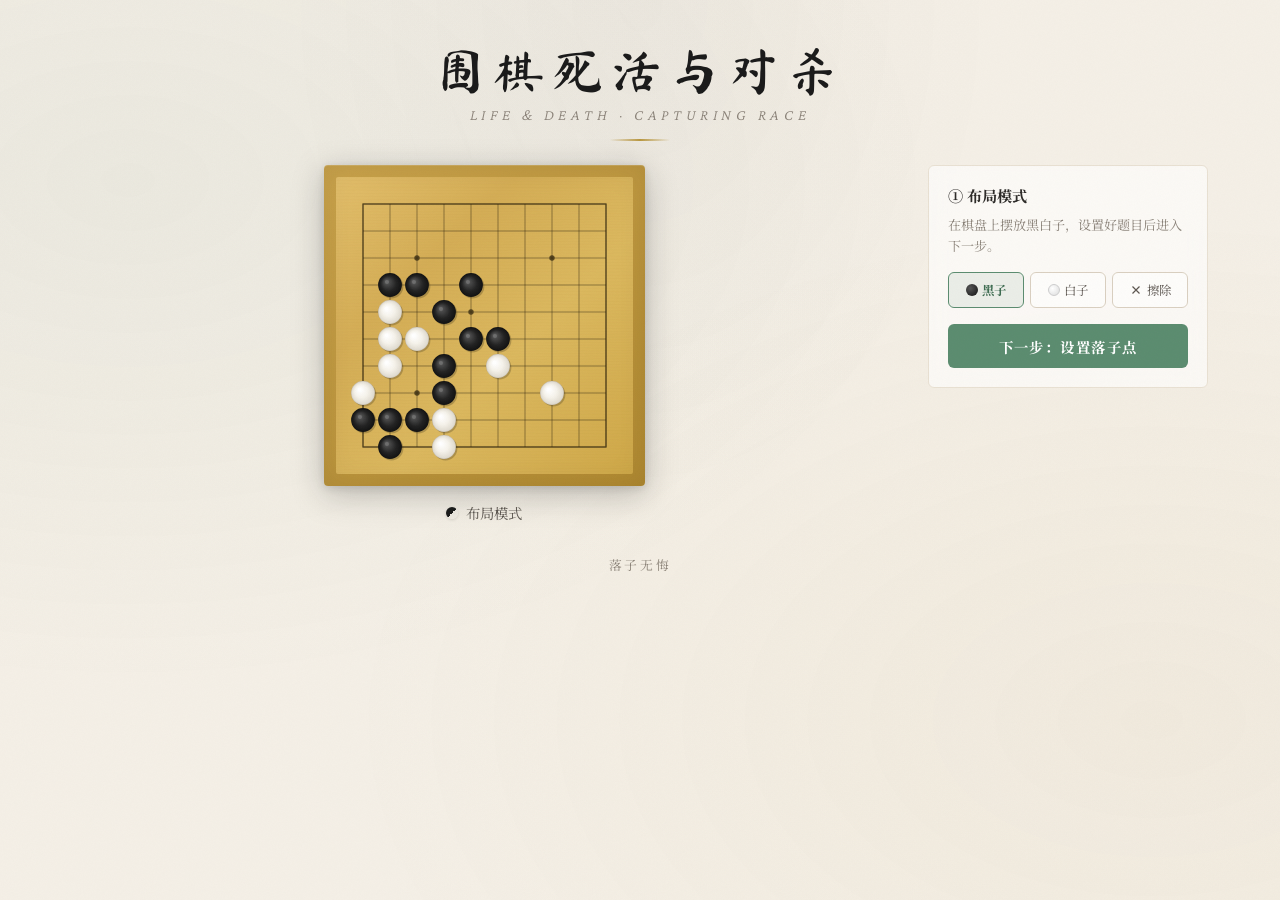
==== frontend/index.html @ 60f35b27 "python" ====
<!DOCTYPE html>
<html lang="zh-CN">
<head>
  <meta charset="UTF-8">
  <meta name="viewport" content="width=device-width, initial-scale=1.0">
  <title>围棋死活与对杀</title>
  <link rel="preconnect" href="https://fonts.googleapis.com">
  <link rel="preconnect" href="https://fonts.gstatic.com" crossorigin>
  <link href="https://fonts.googleapis.com/css2?family=Ma+Shan+Zheng&family=Noto+Serif+SC:wght@400;700&family=Crimson+Pro:ital,wght@0,300;0,400;0,600;1,300&display=swap" rel="stylesheet">
  <link rel="stylesheet" href="style.css">
</head>
<body>
  <div id="app">
    <div class="ink-wash-bg"></div>
    <div class="grain-overlay"></div>

    <header>
      <div class="title-group">
        <h1 class="main-title">围棋死活与对杀</h1>
        <p class="subtitle">Life &amp; Death · Capturing Race</p>
      </div>
      <div class="header-accent"></div>
    </header>

    <main>
      <section id="board-section">
        <div id="board-frame">
          <div id="board-container">
            <canvas id="board-canvas"></canvas>
          </div>
          <div id="board-shadow"></div>
        </div>
        <div id="move-indicator">
          <span id="move-dot" class="layout"></span>
          <span id="move-text">布局模式</span>
        </div>
      </section>

      <aside id="sidebar">
        <!-- 第 1 阶段：布局 -->
        <div id="layout-controls" class="card">
          <h3 class="section-title">① 布局模式</h3>
          <p class="layout-hint">在棋盘上摆放黑白子，设置好题目后进入下一步。</p>
          <div id="color-selector">
            <button id="sel-black" class="tool-btn active-tool">
              <span class="stone-icon black-stone"></span>
              黑子
            </button>
            <button id="sel-white" class="tool-btn">
              <span class="stone-icon white-stone"></span>
              白子
            </button>
            <button id="sel-erase" class="tool-btn">
              <svg viewBox="0 0 24 24" width="14" height="14" fill="none" stroke="currentColor" stroke-width="2">
                <path d="M18 6L6 18M6 6l12 12"/>
              </svg>
              擦除
            </button>
          </div>
          <button id="btn-to-region" class="start-btn">下一步：设置落子点</button>
        </div>

        <!-- 第 2 阶段：设置落子点 -->
        <div id="region-controls" class="card hidden">
          <h3 class="section-title">② 设置落子点</h3>
          <p class="layout-hint">点击切换可落子点（亮色点为可下，暗色为墙）。提子后原位置若在区域内仍可再下。</p>
          <div class="region-btn-row">
            <button id="btn-default-region" class="tool-btn">默认区域</button>
            <button id="btn-clear-region" class="tool-btn">全部清空</button>
            <button id="btn-all-region" class="tool-btn">全部可下</button>
          </div>
          <div class="region-btn-row">
            <button id="btn-back-layout-from-region" class="ctrl-btn">返回布局</button>
            <button id="btn-to-solve" class="start-btn">下一步：解题</button>
          </div>
        </div>

        <!-- 第 3 阶段：解题 -->
        <div id="play-controls" class="card hidden">
          <h3 class="section-title">③ 解题（黑先）</h3>
          <p id="classify-label" class="layout-hint">当前类型：—</p>
          <button id="btn-autoplay" class="start-btn" style="margin-bottom:0.6rem;">最优解</button>
          <div id="play-controls-inner">
            <button id="btn-pick-target" class="ctrl-btn">
              <svg viewBox="0 0 24 24" width="16" height="16" fill="none" stroke="currentColor" stroke-width="2">
                <circle cx="12" cy="12" r="8"/>
                <circle cx="12" cy="12" r="3"/>
              </svg>
              点选目标
            </button>
            <button id="btn-reset" class="ctrl-btn">
              <svg viewBox="0 0 24 24" width="16" height="16" fill="none" stroke="currentColor" stroke-width="2">
                <path d="M3 12a9 9 0 1 1 9 9 9 9 0 0 1-6.36-2.64"/>
                <path d="M3 3v6h6"/>
              </svg>
              返回布局
            </button>
          </div>
        </div>

        <div id="feedback" class="card feedback-card hidden">
          <div id="feedback-icon"></div>
          <p id="feedback-message"></p>
        </div>

        <div id="decision-log" class="card hidden">
          <h3 class="section-title">决策与落子记录</h3>
          <div id="log-list"></div>
        </div>
      </aside>
    </main>

    <footer>
      <p>落子无悔</p>
    </footer>
  </div>

  <script src="board.js"></script>
  <script src="region.js"></script>
  <script src="api.js"></script>
  <script src="renderer.js"></script>
  <script src="app.js"></script>
</body>
</html>
---- frontend/style.css ----
/* ===== CSS Variables & Theme ===== */
:root {
  --ink-black: #1a1a1a;
  --ink-dark: #2d2b28;
  --ink-medium: #5c5650;
  --ink-light: #8a8278;
  --parchment: #f4efe6;
  --parchment-dark: #e8e0d2;
  --parchment-deeper: #d9cfc0;
  --wood-light: #dcb35c;
  --wood-mid: #c9a24a;
  --wood-dark: #b08930;
  --jade: #5b8c6f;
  --jade-light: #7aab8e;
  --jade-dark: #3d6b50;
  --vermillion: #c73e3a;
  --vermillion-soft: #d4605c;
  --gold: #b8963e;
  --gold-light: #d4b15c;
  --shadow: rgba(26, 26, 26, 0.12);
  --shadow-deep: rgba(26, 26, 26, 0.25);

  --font-display: 'Ma Shan Zheng', cursive;
  --font-body: 'Noto Serif SC', 'Songti SC', serif;
  --font-latin: 'Crimson Pro', serif;

  --radius: 6px;
  --transition: 0.3s cubic-bezier(0.4, 0, 0.2, 1);
}

*, *::before, *::after {
  margin: 0;
  padding: 0;
  box-sizing: border-box;
}

html {
  font-size: 16px;
  scroll-behavior: smooth;
}

body {
  font-family: var(--font-body);
  background: var(--parchment);
  color: var(--ink-dark);
  min-height: 100vh;
  overflow-x: hidden;
  -webkit-font-smoothing: antialiased;
}

.ink-wash-bg {
  position: fixed;
  inset: 0;
  pointer-events: none;
  z-index: 0;
  background:
    radial-gradient(ellipse at 10% 20%, rgba(93, 140, 111, 0.06) 0%, transparent 50%),
    radial-gradient(ellipse at 90% 80%, rgba(184, 150, 62, 0.05) 0%, transparent 50%),
    radial-gradient(ellipse at 50% 0%, rgba(26, 26, 26, 0.03) 0%, transparent 40%);
}

.grain-overlay {
  position: fixed;
  inset: 0;
  pointer-events: none;
  z-index: 1;
  opacity: 0.35;
  background-image: url("data:image/svg+xml,%3Csvg viewBox='0 0 256 256' xmlns='http://www.w3.org/2000/svg'%3E%3Cfilter id='n'%3E%3CfeTurbulence type='fractalNoise' baseFrequency='0.9' numOctaves='4' stitchTiles='stitch'/%3E%3C/filter%3E%3Crect width='100%25' height='100%25' filter='url(%23n)' opacity='0.06'/%3E%3C/svg%3E");
  background-size: 256px 256px;
}

#app {
  position: relative;
  z-index: 2;
  max-width: 1200px;
  margin: 0 auto;
  padding: 0 2rem;
}

header {
  text-align: center;
  padding: 2.5rem 0 1.5rem;
  position: relative;
}

.main-title {
  font-family: var(--font-display);
  font-size: 3.2rem;
  font-weight: 400;
  color: var(--ink-black);
  letter-spacing: 0.15em;
  line-height: 1.2;
  animation: titleReveal 1s ease-out both;
}

.subtitle {
  font-family: var(--font-latin);
  font-size: 0.95rem;
  font-weight: 300;
  font-style: italic;
  color: var(--ink-light);
  letter-spacing: 0.3em;
  text-transform: uppercase;
  margin-top: 0.3rem;
  animation: titleReveal 1s ease-out 0.2s both;
}

.header-accent {
  width: 60px;
  height: 2px;
  background: linear-gradient(90deg, transparent, var(--gold), transparent);
  margin: 1rem auto 0;
  animation: titleReveal 1s ease-out 0.4s both;
}

@keyframes titleReveal {
  from { opacity: 0; transform: translateY(-12px); }
  to { opacity: 1; transform: translateY(0); }
}

main {
  display: grid;
  grid-template-columns: 1fr 280px;
  gap: 2rem;
  align-items: start;
  animation: contentFade 0.8s ease-out 0.5s both;
}

@keyframes contentFade {
  from { opacity: 0; }
  to { opacity: 1; }
}

#board-section {
  display: flex;
  flex-direction: column;
  align-items: center;
  gap: 1rem;
}

#board-frame {
  position: relative;
  background: linear-gradient(145deg, #c9a24a, #b08930);
  border-radius: 4px;
  padding: 12px;
  box-shadow:
    0 2px 8px var(--shadow),
    0 8px 32px var(--shadow-deep),
    inset 0 1px 0 rgba(255,255,255,0.15);
}

#board-container {
  position: relative;
  border-radius: 2px;
  overflow: hidden;
  cursor: crosshair;
  line-height: 0;
}

#board-canvas {
  display: block;
}

#board-shadow {
  position: absolute;
  inset: 0;
  border-radius: 4px;
  pointer-events: none;
  box-shadow: inset 0 0 30px rgba(0,0,0,0.08);
}

#move-indicator {
  display: flex;
  align-items: center;
  gap: 0.5rem;
  font-family: var(--font-body);
  font-size: 0.9rem;
  color: var(--ink-medium);
}

#move-dot {
  width: 12px;
  height: 12px;
  border-radius: 50%;
  background: var(--ink-black);
  box-shadow: 0 1px 3px var(--shadow);
  transition: background var(--transition);
}

#move-dot.white {
  background: #f0ece4;
  border: 1px solid var(--parchment-deeper);
}

#move-dot.layout {
  background: linear-gradient(135deg, var(--ink-black) 50%, #f0ece4 50%);
}

#sidebar {
  display: flex;
  flex-direction: column;
  gap: 1rem;
}

.card {
  background: rgba(255, 255, 255, 0.6);
  backdrop-filter: blur(8px);
  border: 1px solid var(--parchment-dark);
  border-radius: var(--radius);
  padding: 1.2rem;
  transition: box-shadow var(--transition);
}

.card:hover {
  box-shadow: 0 2px 12px var(--shadow);
}

.hidden {
  display: none !important;
}

.section-title {
  font-family: var(--font-body);
  font-size: 0.95rem;
  font-weight: 700;
  color: var(--ink-dark);
  margin-bottom: 0.5rem;
}

.layout-hint {
  font-size: 0.82rem;
  color: var(--ink-light);
  line-height: 1.6;
  margin-bottom: 1rem;
}

#color-selector {
  display: flex;
  gap: 0.4rem;
  margin-bottom: 1rem;
}

.tool-btn {
  flex: 1;
  display: flex;
  align-items: center;
  justify-content: center;
  gap: 0.3rem;
  font-family: var(--font-body);
  font-size: 0.78rem;
  padding: 0.5rem 0.4rem;
  border: 1.5px solid var(--parchment-deeper);
  border-radius: var(--radius);
  background: rgba(255,255,255,0.5);
  color: var(--ink-medium);
  cursor: pointer;
  transition: all var(--transition);
  white-space: nowrap;
}

.tool-btn:hover {
  background: var(--parchment-dark);
  color: var(--ink-dark);
  border-color: var(--ink-light);
}

.tool-btn:active {
  transform: scale(0.97);
}

.tool-btn.active-tool {
  border-color: var(--jade);
  background: rgba(91, 140, 111, 0.1);
  color: var(--jade-dark);
  font-weight: 700;
}

.stone-icon {
  display: inline-block;
  width: 12px;
  height: 12px;
  border-radius: 50%;
  flex-shrink: 0;
}

.stone-icon.black-stone {
  background: radial-gradient(circle at 35% 35%, #555, #111);
}

.stone-icon.white-stone {
  background: radial-gradient(circle at 35% 35%, #fff, #ddd);
  border: 1px solid #ccc;
}

.start-btn {
  width: 100%;
  font-family: var(--font-body);
  font-size: 0.9rem;
  font-weight: 700;
  padding: 0.7rem 1rem;
  border: none;
  border-radius: var(--radius);
  background: var(--jade);
  color: #fff;
  cursor: pointer;
  transition: all var(--transition);
  letter-spacing: 0.1em;
}

.start-btn:hover {
  background: var(--jade-dark);
  box-shadow: 0 2px 8px rgba(61, 107, 80, 0.3);
}

.start-btn:active {
  transform: scale(0.98);
}

#play-controls-inner {
  display: flex;
  gap: 0.5rem;
}

.ctrl-btn {
  flex: 1;
  display: flex;
  align-items: center;
  justify-content: center;
  gap: 0.35rem;
  font-family: var(--font-body);
  font-size: 0.82rem;
  padding: 0.55rem 0.8rem;
  border: 1px solid var(--parchment-deeper);
  border-radius: var(--radius);
  background: rgba(255,255,255,0.5);
  color: var(--ink-medium);
  cursor: pointer;
  transition: all var(--transition);
  white-space: nowrap;
}

.ctrl-btn:hover {
  background: var(--parchment-dark);
  color: var(--ink-dark);
  border-color: var(--ink-light);
}

.ctrl-btn:active {
  transform: scale(0.97);
}

.feedback-card {
  transition: all 0.4s cubic-bezier(0.34, 1.56, 0.64, 1);
  overflow: hidden;
}

.feedback-card.hidden {
  display: block !important;
  opacity: 0;
  max-height: 0;
  padding: 0 1.2rem;
  border-color: transparent;
  margin-top: -1rem;
}

.feedback-card.correct {
  border-color: var(--jade);
  background: rgba(91, 140, 111, 0.08);
}

.feedback-card.incorrect {
  border-color: var(--vermillion-soft);
  background: rgba(199, 62, 58, 0.06);
}

#feedback-icon {
  font-size: 1.5rem;
  margin-bottom: 0.3rem;
}

.feedback-card.correct #feedback-icon { color: var(--jade); }
.feedback-card.incorrect #feedback-icon { color: var(--vermillion); }

#feedback-message {
  font-size: 0.88rem;
  line-height: 1.5;
  color: var(--ink-dark);
}

footer {
  text-align: center;
  padding: 2rem 0;
  font-family: var(--font-body);
  font-size: 0.8rem;
  color: var(--ink-light);
  letter-spacing: 0.2em;
}

@media (max-width: 840px) {
  #app { padding: 0 1rem; }
  main { grid-template-columns: 1fr; gap: 1.5rem; }
  .main-title { font-size: 2.4rem; }
  #board-frame { padding: 8px; max-width: 100%; }
}

@media (max-width: 480px) {
  .main-title { font-size: 2rem; }
  header { padding: 1.5rem 0 1rem; }
  .card { padding: 1rem; }
  #color-selector { flex-direction: column; }
}

.region-btn-row {
  display: flex;
  gap: 0.4rem;
  margin-bottom: 0.6rem;
}

.region-btn-row:last-child {
  margin-bottom: 0;
}

#classify-label {
  font-weight: 700;
  color: var(--jade-dark);
  margin-bottom: 0.8rem;
}

#decision-log { padding: 0.9rem; }
#log-list {
  max-height: 360px;
  overflow-y: auto;
  font-size: 0.78rem;
  line-height: 1.5;
  margin: 0 -0.4rem;
}
#log-list::-webkit-scrollbar { width: 6px; }
#log-list::-webkit-scrollbar-thumb {
  background: var(--parchment-deeper);
  border-radius: 3px;
}
#log-list:empty::before {
  content: '尚无记录';
  display: block;
  padding: 0.5rem;
  color: var(--ink-light);
  font-style: italic;
}
.log-entry {
  padding: 0.45rem 0.55rem;
  border-bottom: 1px dashed var(--parchment-dark);
}
.log-entry:last-child { border-bottom: none; }
.log-entry.entry-target { background: rgba(184, 150, 62, 0.10); }
.log-entry.entry-move-black { border-left: 3px solid var(--ink-black); padding-left: 0.4rem; }
.log-entry.entry-move-white { border-left: 3px solid #c8c2b0; padding-left: 0.4rem; background: rgba(255,255,255,0.35); }
.log-entry.entry-terminal {
  background: rgba(91, 140, 111, 0.14);
  font-weight: 700;
  color: var(--jade-dark);
}
.log-main {
  font-weight: 700;
  color: var(--ink-dark);
  display: flex;
  align-items: baseline;
  gap: 0.35rem;
}
.log-step {
  font-family: var(--font-latin);
  font-size: 0.85rem;
  color: var(--gold);
  font-weight: 400;
  min-width: 1.6rem;
}
.log-tag {
  font-size: 0.7rem;
  font-weight: 400;
  padding: 0.05rem 0.35rem;
  border-radius: 3px;
  margin-left: auto;
}
.log-tag.tag-win { background: rgba(91,140,111,0.22); color: var(--jade-dark); }
.log-tag.tag-resist { background: rgba(199,62,58,0.18); color: var(--vermillion); }
.log-tag.tag-probe { background: rgba(184,150,62,0.22); color: var(--gold); }
.log-meta {
  font-size: 0.7rem;
  color: var(--ink-light);
  margin-top: 0.2rem;
  font-family: var(--font-latin);
}
.log-sub {
  font-size: 0.72rem;
  color: var(--ink-medium);
  margin-top: 0.2rem;
}
.log-sub .cand {
  display: inline-block;
  padding: 0.02rem 0.32rem;
  margin: 0.12rem 0.22rem 0 0;
  background: rgba(255,255,255,0.5);
  border: 1px solid var(--parchment-deeper);
  border-radius: 3px;
}

.shake {
  animation: boardShake 0.5s ease-out;
}

@keyframes boardShake {
  0%, 100% { transform: translateX(0); }
  15% { transform: translateX(-4px); }
  30% { transform: translateX(4px); }
  45% { transform: translateX(-3px); }
  60% { transform: translateX(3px); }
  75% { transform: translateX(-1px); }
  90% { transform: translateX(1px); }
}
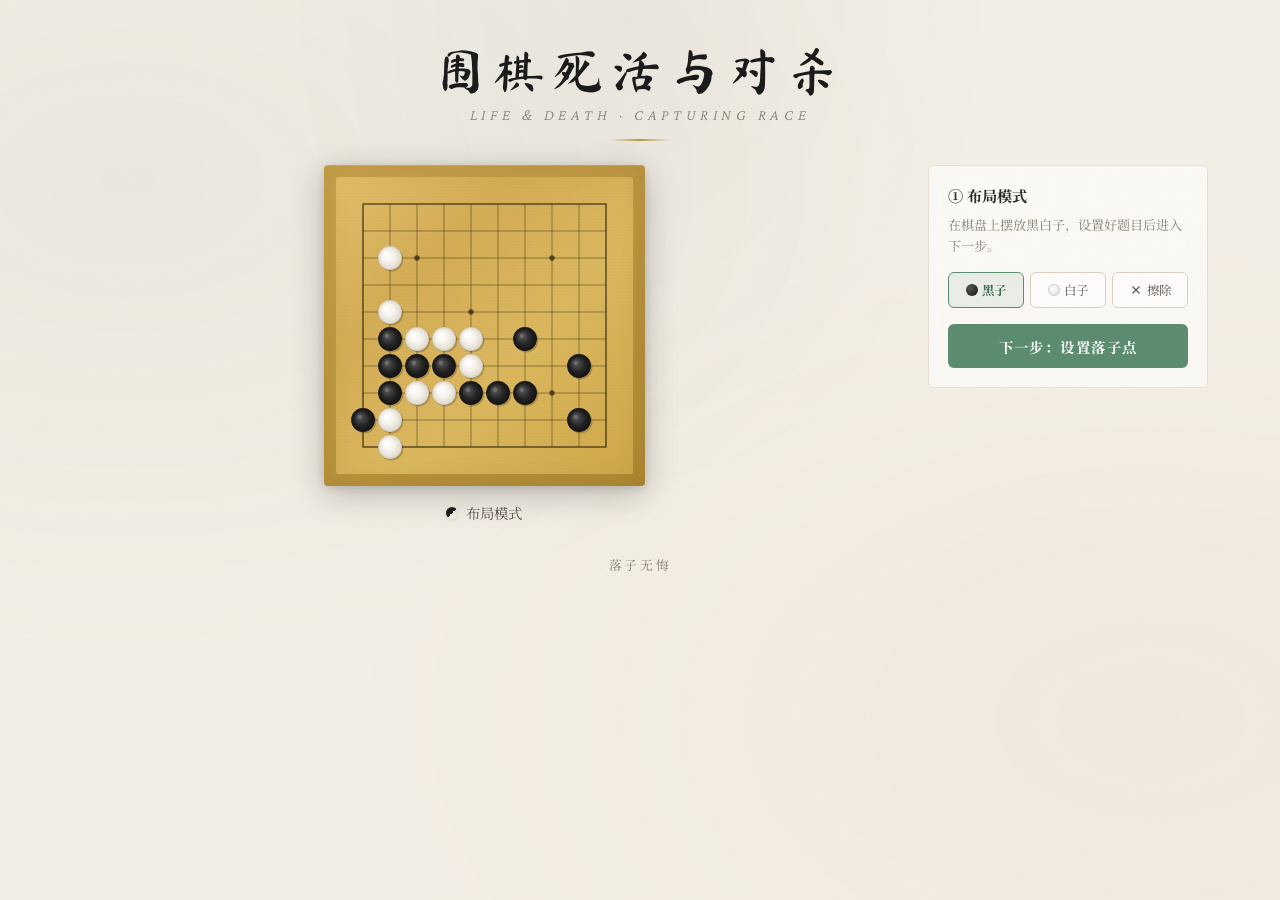
==== commit 30c1ee31: "FEATURE: 多个目标点" ====
--- a/frontend/index.html
+++ b/frontend/index.html
@@ -86,7 +86,10 @@
                 <circle cx="12" cy="12" r="8"/>
                 <circle cx="12" cy="12" r="3"/>
               </svg>
-              点选目标
+              设定目标
+            </button>
+            <button id="btn-confirm-target" class="ctrl-btn hidden" style="background:rgba(91,140,111,0.15);color:var(--jade-dark);font-weight:700;">
+              确认目标
             </button>
             <button id="btn-reset" class="ctrl-btn">
               <svg viewBox="0 0 24 24" width="16" height="16" fill="none" stroke="currentColor" stroke-width="2">
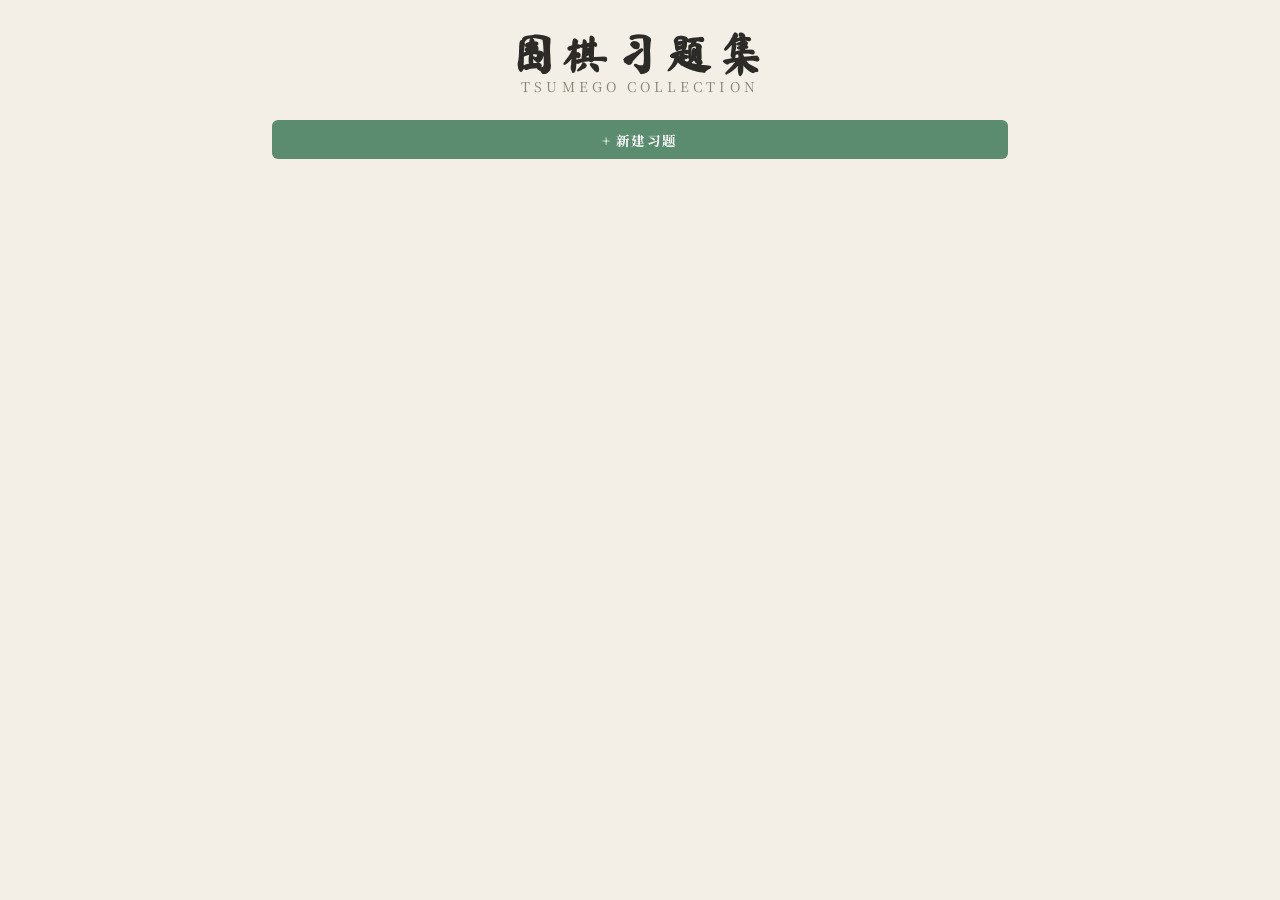
==== commit 28a5767f: "FEATURE: pre computer" ====
--- a/frontend/index.html
+++ b/frontend/index.html
@@ -3,125 +3,111 @@
 <head>
   <meta charset="UTF-8">
   <meta name="viewport" content="width=device-width, initial-scale=1.0">
-  <title>围棋死活与对杀</title>
-  <link rel="preconnect" href="https://fonts.googleapis.com">
-  <link rel="preconnect" href="https://fonts.gstatic.com" crossorigin>
-  <link href="https://fonts.googleapis.com/css2?family=Ma+Shan+Zheng&family=Noto+Serif+SC:wght@400;700&family=Crimson+Pro:ital,wght@0,300;0,400;0,600;1,300&display=swap" rel="stylesheet">
+  <title>围棋习题集</title>
+  <link href="https://fonts.googleapis.com/css2?family=Ma+Shan+Zheng&family=Noto+Serif+SC:wght@400;700&display=swap" rel="stylesheet">
   <link rel="stylesheet" href="style.css">
 </head>
 <body>
-  <div id="app">
-    <div class="ink-wash-bg"></div>
-    <div class="grain-overlay"></div>
 
-    <header>
-      <div class="title-group">
-        <h1 class="main-title">围棋死活与对杀</h1>
-        <p class="subtitle">Life &amp; Death · Capturing Race</p>
-      </div>
-      <div class="header-accent"></div>
-    </header>
+<!-- =============== 列表视图 =============== -->
+<div id="list-view">
+  <header>
+    <h1 class="main-title">围棋习题集</h1>
+    <p class="subtitle">Tsumego Collection</p>
+  </header>
+  <div class="list-toolbar">
+    <button id="btn-new-problem" class="start-btn">+ 新建习题</button>
+  </div>
+  <div id="problem-list"></div>
+</div>
 
-    <main>
-      <section id="board-section">
-        <div id="board-frame">
-          <div id="board-container">
-            <canvas id="board-canvas"></canvas>
-          </div>
-          <div id="board-shadow"></div>
-        </div>
-        <div id="move-indicator">
-          <span id="move-dot" class="layout"></span>
-          <span id="move-text">布局模式</span>
-        </div>
-      </section>
-
-      <aside id="sidebar">
-        <!-- 第 1 阶段：布局 -->
-        <div id="layout-controls" class="card">
-          <h3 class="section-title">① 布局模式</h3>
-          <p class="layout-hint">在棋盘上摆放黑白子，设置好题目后进入下一步。</p>
-          <div id="color-selector">
-            <button id="sel-black" class="tool-btn active-tool">
-              <span class="stone-icon black-stone"></span>
-              黑子
-            </button>
-            <button id="sel-white" class="tool-btn">
-              <span class="stone-icon white-stone"></span>
-              白子
-            </button>
-            <button id="sel-erase" class="tool-btn">
-              <svg viewBox="0 0 24 24" width="14" height="14" fill="none" stroke="currentColor" stroke-width="2">
-                <path d="M18 6L6 18M6 6l12 12"/>
-              </svg>
-              擦除
-            </button>
-          </div>
-          <button id="btn-to-region" class="start-btn">下一步：设置落子点</button>
-        </div>
-
-        <!-- 第 2 阶段：设置落子点 -->
-        <div id="region-controls" class="card hidden">
-          <h3 class="section-title">② 设置落子点</h3>
-          <p class="layout-hint">点击切换可落子点（亮色点为可下，暗色为墙）。提子后原位置若在区域内仍可再下。</p>
-          <div class="region-btn-row">
-            <button id="btn-default-region" class="tool-btn">默认区域</button>
-            <button id="btn-clear-region" class="tool-btn">全部清空</button>
-            <button id="btn-all-region" class="tool-btn">全部可下</button>
-          </div>
-          <div class="region-btn-row">
-            <button id="btn-back-layout-from-region" class="ctrl-btn">返回布局</button>
-            <button id="btn-to-solve" class="start-btn">下一步：解题</button>
-          </div>
-        </div>
-
-        <!-- 第 3 阶段：解题 -->
-        <div id="play-controls" class="card hidden">
-          <h3 class="section-title">③ 解题（黑先）</h3>
-          <p id="classify-label" class="layout-hint">当前类型：—</p>
-          <button id="btn-autoplay" class="start-btn" style="margin-bottom:0.6rem;">最优解</button>
-          <div id="play-controls-inner">
-            <button id="btn-pick-target" class="ctrl-btn">
-              <svg viewBox="0 0 24 24" width="16" height="16" fill="none" stroke="currentColor" stroke-width="2">
-                <circle cx="12" cy="12" r="8"/>
-                <circle cx="12" cy="12" r="3"/>
-              </svg>
-              设定目标
-            </button>
-            <button id="btn-confirm-target" class="ctrl-btn hidden" style="background:rgba(91,140,111,0.15);color:var(--jade-dark);font-weight:700;">
-              确认目标
-            </button>
-            <button id="btn-reset" class="ctrl-btn">
-              <svg viewBox="0 0 24 24" width="16" height="16" fill="none" stroke="currentColor" stroke-width="2">
-                <path d="M3 12a9 9 0 1 1 9 9 9 9 0 0 1-6.36-2.64"/>
-                <path d="M3 3v6h6"/>
-              </svg>
-              返回布局
-            </button>
-          </div>
-        </div>
-
-        <div id="feedback" class="card feedback-card hidden">
-          <div id="feedback-icon"></div>
-          <p id="feedback-message"></p>
-        </div>
-
-        <div id="decision-log" class="card hidden">
-          <h3 class="section-title">决策与落子记录</h3>
-          <div id="log-list"></div>
-        </div>
-      </aside>
-    </main>
-
-    <footer>
-      <p>落子无悔</p>
-    </footer>
+<!-- =============== 详情视图 =============== -->
+<div id="detail-view" class="hidden">
+  <div id="detail-topbar">
+    <button id="btn-back-list" class="ctrl-btn">← 返回列表</button>
+    <input id="problem-title" class="title-input" value="未命名习题" />
+    <button id="btn-save" class="ctrl-btn">保存</button>
+    <button id="btn-delete" class="ctrl-btn btn-danger">删除</button>
   </div>
 
-  <script src="board.js"></script>
-  <script src="region.js"></script>
-  <script src="api.js"></script>
-  <script src="renderer.js"></script>
-  <script src="app.js"></script>
+  <main>
+    <section id="board-section">
+      <div id="board-frame">
+        <div id="board-container"><canvas id="board-canvas"></canvas></div>
+      </div>
+      <div id="move-indicator">
+        <span id="move-dot" class="layout"></span>
+        <span id="move-text">布局模式</span>
+      </div>
+    </section>
+
+    <aside id="sidebar">
+      <!-- 布局 -->
+      <div id="layout-controls" class="card">
+        <h3 class="section-title">① 布局</h3>
+        <div id="color-selector">
+          <button id="sel-black" class="tool-btn active-tool"><span class="stone-icon black-stone"></span>黑子</button>
+          <button id="sel-white" class="tool-btn"><span class="stone-icon white-stone"></span>白子</button>
+          <button id="sel-erase" class="tool-btn">擦除</button>
+        </div>
+        <button id="btn-to-region" class="start-btn">下一步：设置落子点</button>
+      </div>
+
+      <!-- 区域 -->
+      <div id="region-controls" class="card hidden">
+        <h3 class="section-title">② 设置落子点</h3>
+        <p class="hint">点击切换可落子/墙。</p>
+        <div class="btn-row">
+          <button id="btn-clear-region" class="tool-btn">全部清空</button>
+          <button id="btn-all-region" class="tool-btn">全部可下</button>
+        </div>
+        <div class="btn-row">
+          <button id="btn-back-layout" class="ctrl-btn">返回布局</button>
+          <button id="btn-to-solve" class="start-btn">下一步：解题</button>
+        </div>
+      </div>
+
+      <!-- 解题 -->
+      <div id="play-controls" class="card hidden">
+        <h3 class="section-title">③ 解题</h3>
+        <p id="target-label" class="hint">未选目标</p>
+        <div class="btn-row">
+          <button id="btn-pick-target" class="ctrl-btn">设定目标</button>
+          <button id="btn-confirm-target" class="ctrl-btn hidden" style="font-weight:700;color:var(--jade-dark);">确认目标</button>
+        </div>
+        <div class="btn-row">
+          <button id="btn-precompute" class="ctrl-btn hidden">开始预处理</button>
+          <button id="btn-stop-precompute" class="ctrl-btn hidden btn-danger">停止</button>
+        </div>
+        <div id="precompute-progress" class="hidden">
+          <div id="precompute-stats" class="hint"></div>
+          <div class="progress-bar-bg"><div id="precompute-bar" class="progress-bar"></div></div>
+        </div>
+        <button id="btn-autoplay" class="start-btn hidden">最优解</button>
+        <div class="btn-row">
+          <button id="btn-reset" class="ctrl-btn">返回布局</button>
+        </div>
+      </div>
+
+      <!-- 决策日志 -->
+      <div id="decision-log" class="card hidden">
+        <h3 class="section-title">决策记录</h3>
+        <div id="log-list"></div>
+      </div>
+
+      <!-- 反馈 -->
+      <div id="feedback" class="card feedback-card hidden">
+        <div id="feedback-icon"></div>
+        <p id="feedback-message"></p>
+      </div>
+    </aside>
+  </main>
+</div>
+
+<script src="board.js"></script>
+<script src="region.js"></script>
+<script src="api.js"></script>
+<script src="renderer.js"></script>
+<script src="app.js"></script>
 </body>
 </html>
--- a/frontend/style.css
+++ b/frontend/style.css
@@ -1,518 +1,140 @@
-/* ===== CSS Variables & Theme ===== */
 :root {
-  --ink-black: #1a1a1a;
-  --ink-dark: #2d2b28;
-  --ink-medium: #5c5650;
-  --ink-light: #8a8278;
-  --parchment: #f4efe6;
-  --parchment-dark: #e8e0d2;
-  --parchment-deeper: #d9cfc0;
-  --wood-light: #dcb35c;
-  --wood-mid: #c9a24a;
-  --wood-dark: #b08930;
-  --jade: #5b8c6f;
-  --jade-light: #7aab8e;
-  --jade-dark: #3d6b50;
-  --vermillion: #c73e3a;
-  --vermillion-soft: #d4605c;
+  --ink-black: #1a1a1a; --ink-dark: #2d2b28; --ink-medium: #5c5650; --ink-light: #8a8278;
+  --parchment: #f4efe6; --parchment-dark: #e8e0d2; --parchment-deeper: #d9cfc0;
+  --jade: #5b8c6f; --jade-dark: #3d6b50;
+  --vermillion: #c73e3a; --vermillion-soft: #d4605c;
   --gold: #b8963e;
-  --gold-light: #d4b15c;
-  --shadow: rgba(26, 26, 26, 0.12);
-  --shadow-deep: rgba(26, 26, 26, 0.25);
+  --shadow: rgba(26,26,26,0.12); --shadow-deep: rgba(26,26,26,0.25);
+  --font-display: 'Ma Shan Zheng', cursive;
+  --font-body: 'Noto Serif SC', serif;
+  --radius: 6px; --transition: 0.3s cubic-bezier(0.4,0,0.2,1);
+}
+*, *::before, *::after { margin:0; padding:0; box-sizing:border-box; }
+body { font-family:var(--font-body); background:var(--parchment); color:var(--ink-dark); min-height:100vh; }
 
-  --font-display: 'Ma Shan Zheng', cursive;
-  --font-body: 'Noto Serif SC', 'Songti SC', serif;
-  --font-latin: 'Crimson Pro', serif;
+/* ---- 列表视图 ---- */
+#list-view { max-width:800px; margin:0 auto; padding:2rem; }
+#list-view header { text-align:center; margin-bottom:1.5rem; }
+.main-title { font-family:var(--font-display); font-size:2.8rem; letter-spacing:0.15em; }
+.subtitle { font-size:0.85rem; color:var(--ink-light); letter-spacing:0.3em; text-transform:uppercase; }
+.list-toolbar { display:flex; justify-content:flex-end; margin-bottom:1rem; }
+#problem-list { display:flex; flex-direction:column; gap:0.6rem; }
+.problem-card {
+  background:rgba(255,255,255,0.6); border:1px solid var(--parchment-dark); border-radius:var(--radius);
+  padding:0.9rem 1.1rem; cursor:pointer; transition:box-shadow var(--transition);
+}
+.problem-card:hover { box-shadow:0 2px 12px var(--shadow); }
+.problem-name { font-weight:700; font-size:1rem; color:var(--ink-dark); }
+.problem-meta { font-size:0.8rem; color:var(--ink-medium); margin-top:0.3rem; }
+.status-done { color:var(--jade-dark); }
+.status-running { color:var(--gold); }
+.status-none { color:var(--ink-light); }
+.empty-hint { text-align:center; color:var(--ink-light); padding:3rem; font-size:0.9rem; }
 
-  --radius: 6px;
-  --transition: 0.3s cubic-bezier(0.4, 0, 0.2, 1);
+/* ---- 详情视图 ---- */
+#detail-view { max-width:1100px; margin:0 auto; padding:0 2rem; }
+#detail-topbar {
+  display:flex; align-items:center; gap:0.6rem; padding:0.8rem 0;
+  border-bottom:1px solid var(--parchment-dark); margin-bottom:1rem;
 }
+.title-input {
+  flex:1; font-family:var(--font-body); font-size:1.1rem; font-weight:700;
+  border:none; background:transparent; color:var(--ink-dark); outline:none;
+  border-bottom:1px dashed var(--parchment-deeper); padding:0.2rem 0.4rem;
+}
+.title-input:focus { border-bottom-color:var(--jade); }
 
-*, *::before, *::after {
-  margin: 0;
-  padding: 0;
-  box-sizing: border-box;
+main { display:grid; grid-template-columns:1fr 280px; gap:2rem; align-items:start; }
+#board-section { display:flex; flex-direction:column; align-items:center; gap:1rem; }
+#board-frame {
+  background:linear-gradient(145deg,#c9a24a,#b08930); border-radius:4px; padding:10px;
+  box-shadow:0 2px 8px var(--shadow), 0 8px 32px var(--shadow-deep);
 }
+#board-container { border-radius:2px; overflow:hidden; cursor:crosshair; line-height:0; }
+#board-canvas { display:block; }
+#move-indicator { display:flex; align-items:center; gap:0.5rem; font-size:0.9rem; color:var(--ink-medium); }
+#move-dot { width:12px; height:12px; border-radius:50%; background:var(--ink-black); }
+#move-dot.white { background:#f0ece4; border:1px solid var(--parchment-deeper); }
+#move-dot.layout { background:linear-gradient(135deg,var(--ink-black) 50%,#f0ece4 50%); }
 
-html {
-  font-size: 16px;
-  scroll-behavior: smooth;
+#sidebar { display:flex; flex-direction:column; gap:0.8rem; }
+.card {
+  background:rgba(255,255,255,0.6); border:1px solid var(--parchment-dark);
+  border-radius:var(--radius); padding:1rem; transition:box-shadow var(--transition);
 }
+.hidden { display:none !important; }
+.section-title { font-size:0.9rem; font-weight:700; margin-bottom:0.5rem; }
+.hint { font-size:0.8rem; color:var(--ink-light); line-height:1.5; margin-bottom:0.6rem; }
 
-body {
-  font-family: var(--font-body);
-  background: var(--parchment);
-  color: var(--ink-dark);
-  min-height: 100vh;
-  overflow-x: hidden;
-  -webkit-font-smoothing: antialiased;
+#color-selector { display:flex; gap:0.4rem; margin-bottom:0.8rem; }
+.tool-btn {
+  flex:1; display:flex; align-items:center; justify-content:center; gap:0.3rem;
+  font-family:var(--font-body); font-size:0.78rem; padding:0.45rem 0.4rem;
+  border:1.5px solid var(--parchment-deeper); border-radius:var(--radius);
+  background:rgba(255,255,255,0.5); color:var(--ink-medium); cursor:pointer;
+  transition:all var(--transition); white-space:nowrap;
 }
-
-.ink-wash-bg {
-  position: fixed;
-  inset: 0;
-  pointer-events: none;
-  z-index: 0;
-  background:
-    radial-gradient(ellipse at 10% 20%, rgba(93, 140, 111, 0.06) 0%, transparent 50%),
-    radial-gradient(ellipse at 90% 80%, rgba(184, 150, 62, 0.05) 0%, transparent 50%),
-    radial-gradient(ellipse at 50% 0%, rgba(26, 26, 26, 0.03) 0%, transparent 40%);
-}
-
-.grain-overlay {
-  position: fixed;
-  inset: 0;
-  pointer-events: none;
-  z-index: 1;
-  opacity: 0.35;
-  background-image: url("data:image/svg+xml,%3Csvg viewBox='0 0 256 256' xmlns='http://www.w3.org/2000/svg'%3E%3Cfilter id='n'%3E%3CfeTurbulence type='fractalNoise' baseFrequency='0.9' numOctaves='4' stitchTiles='stitch'/%3E%3C/filter%3E%3Crect width='100%25' height='100%25' filter='url(%23n)' opacity='0.06'/%3E%3C/svg%3E");
-  background-size: 256px 256px;
-}
-
-#app {
-  position: relative;
-  z-index: 2;
-  max-width: 1200px;
-  margin: 0 auto;
-  padding: 0 2rem;
-}
-
-header {
-  text-align: center;
-  padding: 2.5rem 0 1.5rem;
-  position: relative;
-}
-
-.main-title {
-  font-family: var(--font-display);
-  font-size: 3.2rem;
-  font-weight: 400;
-  color: var(--ink-black);
-  letter-spacing: 0.15em;
-  line-height: 1.2;
-  animation: titleReveal 1s ease-out both;
-}
-
-.subtitle {
-  font-family: var(--font-latin);
-  font-size: 0.95rem;
-  font-weight: 300;
-  font-style: italic;
-  color: var(--ink-light);
-  letter-spacing: 0.3em;
-  text-transform: uppercase;
-  margin-top: 0.3rem;
-  animation: titleReveal 1s ease-out 0.2s both;
-}
-
-.header-accent {
-  width: 60px;
-  height: 2px;
-  background: linear-gradient(90deg, transparent, var(--gold), transparent);
-  margin: 1rem auto 0;
-  animation: titleReveal 1s ease-out 0.4s both;
-}
-
-@keyframes titleReveal {
-  from { opacity: 0; transform: translateY(-12px); }
-  to { opacity: 1; transform: translateY(0); }
-}
-
-main {
-  display: grid;
-  grid-template-columns: 1fr 280px;
-  gap: 2rem;
-  align-items: start;
-  animation: contentFade 0.8s ease-out 0.5s both;
-}
-
-@keyframes contentFade {
-  from { opacity: 0; }
-  to { opacity: 1; }
-}
-
-#board-section {
-  display: flex;
-  flex-direction: column;
-  align-items: center;
-  gap: 1rem;
-}
-
-#board-frame {
-  position: relative;
-  background: linear-gradient(145deg, #c9a24a, #b08930);
-  border-radius: 4px;
-  padding: 12px;
-  box-shadow:
-    0 2px 8px var(--shadow),
-    0 8px 32px var(--shadow-deep),
-    inset 0 1px 0 rgba(255,255,255,0.15);
-}
-
-#board-container {
-  position: relative;
-  border-radius: 2px;
-  overflow: hidden;
-  cursor: crosshair;
-  line-height: 0;
-}
-
-#board-canvas {
-  display: block;
-}
-
-#board-shadow {
-  position: absolute;
-  inset: 0;
-  border-radius: 4px;
-  pointer-events: none;
-  box-shadow: inset 0 0 30px rgba(0,0,0,0.08);
-}
-
-#move-indicator {
-  display: flex;
-  align-items: center;
-  gap: 0.5rem;
-  font-family: var(--font-body);
-  font-size: 0.9rem;
-  color: var(--ink-medium);
-}
-
-#move-dot {
-  width: 12px;
-  height: 12px;
-  border-radius: 50%;
-  background: var(--ink-black);
-  box-shadow: 0 1px 3px var(--shadow);
-  transition: background var(--transition);
-}
-
-#move-dot.white {
-  background: #f0ece4;
-  border: 1px solid var(--parchment-deeper);
-}
-
-#move-dot.layout {
-  background: linear-gradient(135deg, var(--ink-black) 50%, #f0ece4 50%);
-}
-
-#sidebar {
-  display: flex;
-  flex-direction: column;
-  gap: 1rem;
-}
-
-.card {
-  background: rgba(255, 255, 255, 0.6);
-  backdrop-filter: blur(8px);
-  border: 1px solid var(--parchment-dark);
-  border-radius: var(--radius);
-  padding: 1.2rem;
-  transition: box-shadow var(--transition);
-}
-
-.card:hover {
-  box-shadow: 0 2px 12px var(--shadow);
-}
-
-.hidden {
-  display: none !important;
-}
-
-.section-title {
-  font-family: var(--font-body);
-  font-size: 0.95rem;
-  font-weight: 700;
-  color: var(--ink-dark);
-  margin-bottom: 0.5rem;
-}
-
-.layout-hint {
-  font-size: 0.82rem;
-  color: var(--ink-light);
-  line-height: 1.6;
-  margin-bottom: 1rem;
-}
-
-#color-selector {
-  display: flex;
-  gap: 0.4rem;
-  margin-bottom: 1rem;
-}
-
-.tool-btn {
-  flex: 1;
-  display: flex;
-  align-items: center;
-  justify-content: center;
-  gap: 0.3rem;
-  font-family: var(--font-body);
-  font-size: 0.78rem;
-  padding: 0.5rem 0.4rem;
-  border: 1.5px solid var(--parchment-deeper);
-  border-radius: var(--radius);
-  background: rgba(255,255,255,0.5);
-  color: var(--ink-medium);
-  cursor: pointer;
-  transition: all var(--transition);
-  white-space: nowrap;
-}
-
-.tool-btn:hover {
-  background: var(--parchment-dark);
-  color: var(--ink-dark);
-  border-color: var(--ink-light);
-}
-
-.tool-btn:active {
-  transform: scale(0.97);
-}
-
-.tool-btn.active-tool {
-  border-color: var(--jade);
-  background: rgba(91, 140, 111, 0.1);
-  color: var(--jade-dark);
-  font-weight: 700;
-}
-
-.stone-icon {
-  display: inline-block;
-  width: 12px;
-  height: 12px;
-  border-radius: 50%;
-  flex-shrink: 0;
-}
-
-.stone-icon.black-stone {
-  background: radial-gradient(circle at 35% 35%, #555, #111);
-}
-
-.stone-icon.white-stone {
-  background: radial-gradient(circle at 35% 35%, #fff, #ddd);
-  border: 1px solid #ccc;
-}
+.tool-btn:hover { background:var(--parchment-dark); color:var(--ink-dark); }
+.tool-btn.active-tool { border-color:var(--jade); background:rgba(91,140,111,0.1); color:var(--jade-dark); font-weight:700; }
+.stone-icon { display:inline-block; width:12px; height:12px; border-radius:50%; }
+.stone-icon.black-stone { background:radial-gradient(circle at 35% 35%,#555,#111); }
+.stone-icon.white-stone { background:radial-gradient(circle at 35% 35%,#fff,#ddd); border:1px solid #ccc; }
 
 .start-btn {
-  width: 100%;
-  font-family: var(--font-body);
-  font-size: 0.9rem;
-  font-weight: 700;
-  padding: 0.7rem 1rem;
-  border: none;
-  border-radius: var(--radius);
-  background: var(--jade);
-  color: #fff;
-  cursor: pointer;
-  transition: all var(--transition);
-  letter-spacing: 0.1em;
+  width:100%; font-family:var(--font-body); font-size:0.85rem; font-weight:700;
+  padding:0.6rem 1rem; border:none; border-radius:var(--radius);
+  background:var(--jade); color:#fff; cursor:pointer; transition:all var(--transition); letter-spacing:0.1em;
 }
-
-.start-btn:hover {
-  background: var(--jade-dark);
-  box-shadow: 0 2px 8px rgba(61, 107, 80, 0.3);
-}
-
-.start-btn:active {
-  transform: scale(0.98);
-}
-
-#play-controls-inner {
-  display: flex;
-  gap: 0.5rem;
-}
+.start-btn:hover { background:var(--jade-dark); }
 
 .ctrl-btn {
-  flex: 1;
-  display: flex;
-  align-items: center;
-  justify-content: center;
-  gap: 0.35rem;
-  font-family: var(--font-body);
-  font-size: 0.82rem;
-  padding: 0.55rem 0.8rem;
-  border: 1px solid var(--parchment-deeper);
-  border-radius: var(--radius);
-  background: rgba(255,255,255,0.5);
-  color: var(--ink-medium);
-  cursor: pointer;
-  transition: all var(--transition);
-  white-space: nowrap;
+  display:flex; align-items:center; justify-content:center; gap:0.3rem;
+  font-family:var(--font-body); font-size:0.8rem; padding:0.5rem 0.7rem;
+  border:1px solid var(--parchment-deeper); border-radius:var(--radius);
+  background:rgba(255,255,255,0.5); color:var(--ink-medium); cursor:pointer;
+  transition:all var(--transition); white-space:nowrap;
 }
+.ctrl-btn:hover { background:var(--parchment-dark); color:var(--ink-dark); }
+.btn-danger { color:var(--vermillion); }
+.btn-row { display:flex; gap:0.4rem; margin-bottom:0.5rem; }
+.btn-row:last-child { margin-bottom:0; }
 
-.ctrl-btn:hover {
-  background: var(--parchment-dark);
-  color: var(--ink-dark);
-  border-color: var(--ink-light);
+.feedback-card { transition:all 0.4s cubic-bezier(0.34,1.56,0.64,1); overflow:hidden; }
+.feedback-card.hidden { display:block !important; opacity:0; max-height:0; padding:0 1rem; border-color:transparent; }
+.feedback-card.correct { border-color:var(--jade); background:rgba(91,140,111,0.08); }
+.feedback-card.incorrect { border-color:var(--vermillion-soft); background:rgba(199,62,58,0.06); }
+#feedback-icon { font-size:1.3rem; margin-bottom:0.2rem; }
+.feedback-card.correct #feedback-icon { color:var(--jade); }
+.feedback-card.incorrect #feedback-icon { color:var(--vermillion); }
+#feedback-message { font-size:0.82rem; line-height:1.5; }
+
+/* 决策日志 */
+#log-list { max-height:300px; overflow-y:auto; font-size:0.75rem; line-height:1.4; }
+#log-list:empty::before { content:'尚无记录'; display:block; padding:0.5rem; color:var(--ink-light); font-style:italic; }
+.log-entry { padding:0.35rem 0.45rem; border-bottom:1px dashed var(--parchment-dark); }
+.log-entry:last-child { border-bottom:none; }
+.log-entry.entry-target { background:rgba(184,150,62,0.10); }
+.log-entry.entry-move-black { border-left:3px solid var(--ink-black); padding-left:0.4rem; }
+.log-entry.entry-move-white { border-left:3px solid #c8c2b0; padding-left:0.4rem; }
+.log-entry.entry-terminal { background:rgba(91,140,111,0.14); font-weight:700; color:var(--jade-dark); }
+.log-main { font-weight:700; color:var(--ink-dark); }
+.log-meta { font-size:0.7rem; color:var(--ink-light); margin-top:0.15rem; }
+.log-tag { font-size:0.68rem; padding:0.02rem 0.3rem; border-radius:3px; margin-left:0.3rem; }
+.tag-win { background:rgba(91,140,111,0.22); color:var(--jade-dark); }
+.tag-resist { background:rgba(199,62,58,0.18); color:var(--vermillion); }
+
+/* 进度条 */
+.progress-bar-bg { height:6px; background:var(--parchment-deeper); border-radius:3px; margin-top:4px; overflow:hidden; }
+.progress-bar {
+  height:100%; width:100%; border-radius:3px;
+  background:repeating-linear-gradient(90deg, var(--jade) 0, var(--jade) 40%, transparent 40%, transparent 60%);
+  background-size:20px 100%;
+  animation:barStripe 1s linear infinite;
 }
+@keyframes barStripe { from { background-position:0 0; } to { background-position:20px 0; } }
 
-.ctrl-btn:active {
-  transform: scale(0.97);
+@media (max-width:840px) {
+  main { grid-template-columns:1fr; gap:1rem; }
+  #detail-view { padding:0 1rem; }
+  .main-title { font-size:2rem; }
 }
-
-.feedback-card {
-  transition: all 0.4s cubic-bezier(0.34, 1.56, 0.64, 1);
-  overflow: hidden;
-}
-
-.feedback-card.hidden {
-  display: block !important;
-  opacity: 0;
-  max-height: 0;
-  padding: 0 1.2rem;
-  border-color: transparent;
-  margin-top: -1rem;
-}
-
-.feedback-card.correct {
-  border-color: var(--jade);
-  background: rgba(91, 140, 111, 0.08);
-}
-
-.feedback-card.incorrect {
-  border-color: var(--vermillion-soft);
-  background: rgba(199, 62, 58, 0.06);
-}
-
-#feedback-icon {
-  font-size: 1.5rem;
-  margin-bottom: 0.3rem;
-}
-
-.feedback-card.correct #feedback-icon { color: var(--jade); }
-.feedback-card.incorrect #feedback-icon { color: var(--vermillion); }
-
-#feedback-message {
-  font-size: 0.88rem;
-  line-height: 1.5;
-  color: var(--ink-dark);
-}
-
-footer {
-  text-align: center;
-  padding: 2rem 0;
-  font-family: var(--font-body);
-  font-size: 0.8rem;
-  color: var(--ink-light);
-  letter-spacing: 0.2em;
-}
-
-@media (max-width: 840px) {
-  #app { padding: 0 1rem; }
-  main { grid-template-columns: 1fr; gap: 1.5rem; }
-  .main-title { font-size: 2.4rem; }
-  #board-frame { padding: 8px; max-width: 100%; }
-}
-
-@media (max-width: 480px) {
-  .main-title { font-size: 2rem; }
-  header { padding: 1.5rem 0 1rem; }
-  .card { padding: 1rem; }
-  #color-selector { flex-direction: column; }
-}
-
-.region-btn-row {
-  display: flex;
-  gap: 0.4rem;
-  margin-bottom: 0.6rem;
-}
-
-.region-btn-row:last-child {
-  margin-bottom: 0;
-}
-
-#classify-label {
-  font-weight: 700;
-  color: var(--jade-dark);
-  margin-bottom: 0.8rem;
-}
-
-#decision-log { padding: 0.9rem; }
-#log-list {
-  max-height: 360px;
-  overflow-y: auto;
-  font-size: 0.78rem;
-  line-height: 1.5;
-  margin: 0 -0.4rem;
-}
-#log-list::-webkit-scrollbar { width: 6px; }
-#log-list::-webkit-scrollbar-thumb {
-  background: var(--parchment-deeper);
-  border-radius: 3px;
-}
-#log-list:empty::before {
-  content: '尚无记录';
-  display: block;
-  padding: 0.5rem;
-  color: var(--ink-light);
-  font-style: italic;
-}
-.log-entry {
-  padding: 0.45rem 0.55rem;
-  border-bottom: 1px dashed var(--parchment-dark);
-}
-.log-entry:last-child { border-bottom: none; }
-.log-entry.entry-target { background: rgba(184, 150, 62, 0.10); }
-.log-entry.entry-move-black { border-left: 3px solid var(--ink-black); padding-left: 0.4rem; }
-.log-entry.entry-move-white { border-left: 3px solid #c8c2b0; padding-left: 0.4rem; background: rgba(255,255,255,0.35); }
-.log-entry.entry-terminal {
-  background: rgba(91, 140, 111, 0.14);
-  font-weight: 700;
-  color: var(--jade-dark);
-}
-.log-main {
-  font-weight: 700;
-  color: var(--ink-dark);
-  display: flex;
-  align-items: baseline;
-  gap: 0.35rem;
-}
-.log-step {
-  font-family: var(--font-latin);
-  font-size: 0.85rem;
-  color: var(--gold);
-  font-weight: 400;
-  min-width: 1.6rem;
-}
-.log-tag {
-  font-size: 0.7rem;
-  font-weight: 400;
-  padding: 0.05rem 0.35rem;
-  border-radius: 3px;
-  margin-left: auto;
-}
-.log-tag.tag-win { background: rgba(91,140,111,0.22); color: var(--jade-dark); }
-.log-tag.tag-resist { background: rgba(199,62,58,0.18); color: var(--vermillion); }
-.log-tag.tag-probe { background: rgba(184,150,62,0.22); color: var(--gold); }
-.log-meta {
-  font-size: 0.7rem;
-  color: var(--ink-light);
-  margin-top: 0.2rem;
-  font-family: var(--font-latin);
-}
-.log-sub {
-  font-size: 0.72rem;
-  color: var(--ink-medium);
-  margin-top: 0.2rem;
-}
-.log-sub .cand {
-  display: inline-block;
-  padding: 0.02rem 0.32rem;
-  margin: 0.12rem 0.22rem 0 0;
-  background: rgba(255,255,255,0.5);
-  border: 1px solid var(--parchment-deeper);
-  border-radius: 3px;
-}
-
-.shake {
-  animation: boardShake 0.5s ease-out;
-}
-
-@keyframes boardShake {
-  0%, 100% { transform: translateX(0); }
-  15% { transform: translateX(-4px); }
-  30% { transform: translateX(4px); }
-  45% { transform: translateX(-3px); }
-  60% { transform: translateX(3px); }
-  75% { transform: translateX(-1px); }
-  90% { transform: translateX(1px); }
-}
